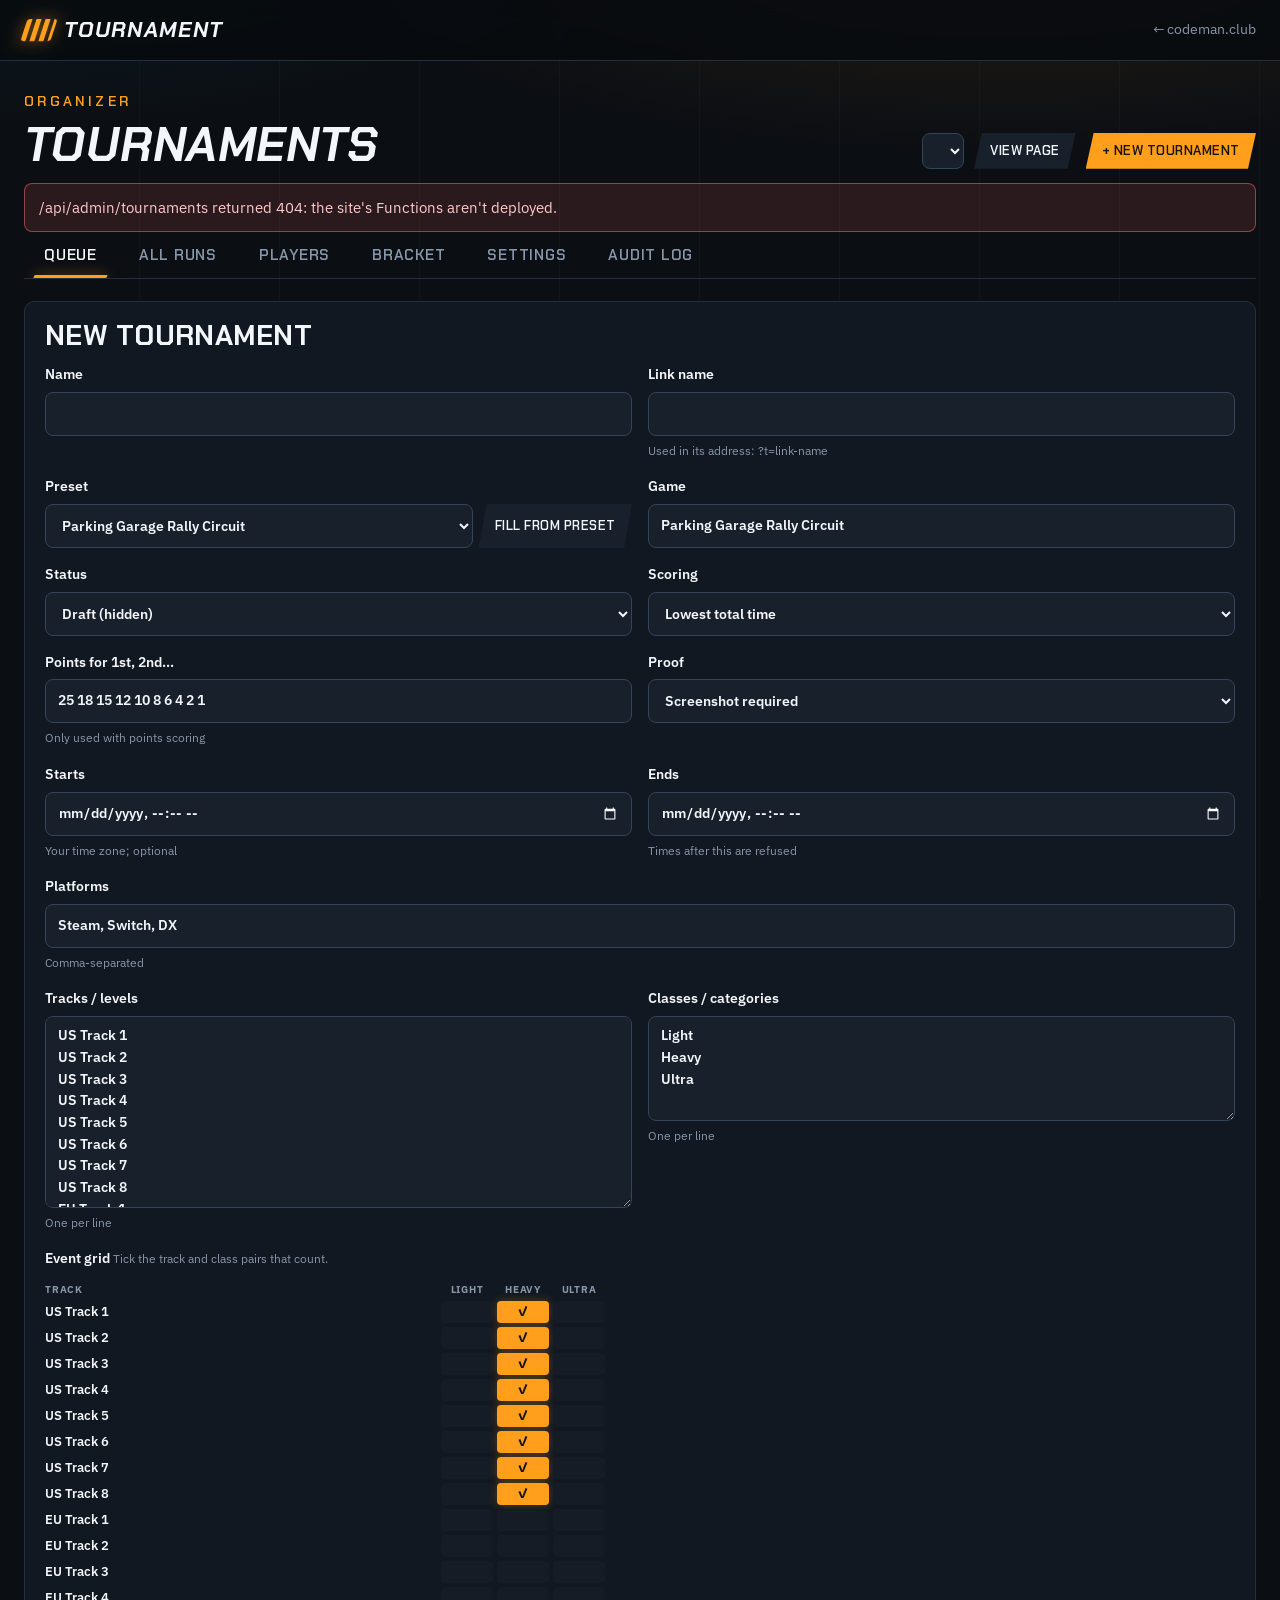
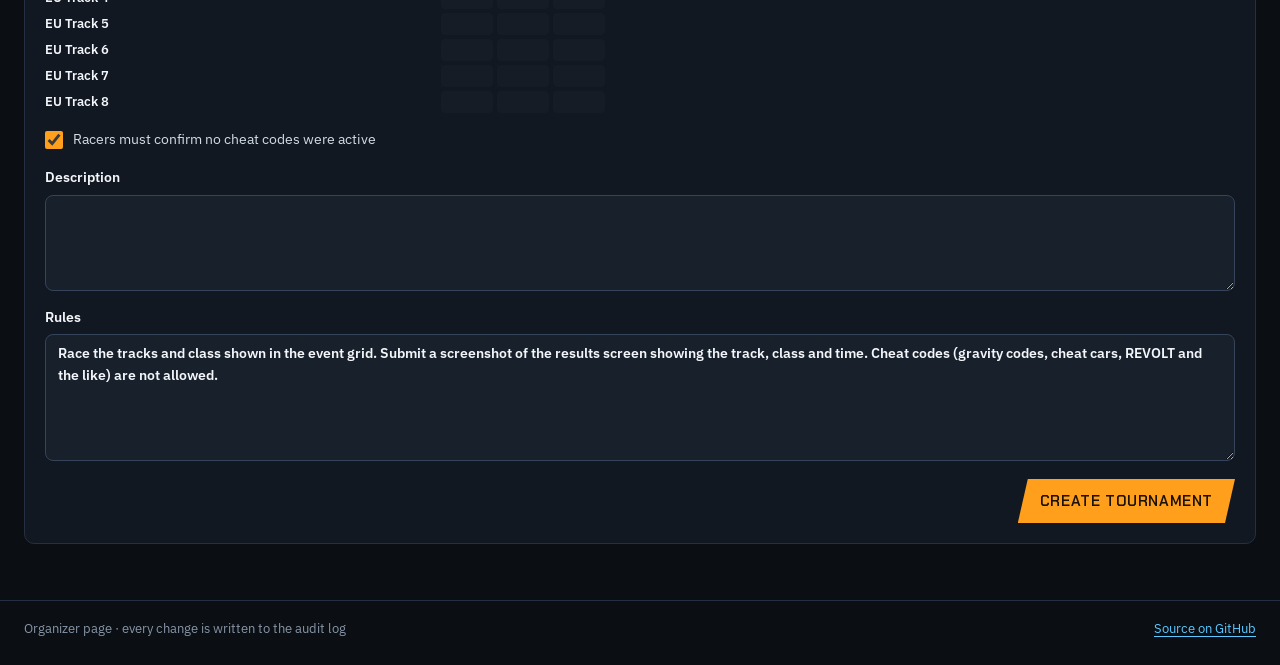
==== admin.html @ 5d127352 "Tournament site: file-hosted and live tournaments, bracket, wheel, timer, viewer page, organizer adm" ====
<!doctype html>
<html lang="en">
<head>
<meta charset="utf-8">
<meta name="viewport" content="width=device-width, initial-scale=1">
<meta name="robots" content="noindex">
<title>Organizer · Tournament</title>
<link rel="icon" href="data:image/svg+xml,%3Csvg xmlns='http://www.w3.org/2000/svg' viewBox='0 0 32 32'%3E%3Crect width='32' height='32' rx='6' fill='%230B0E13'/%3E%3Cpath d='M7 24L13 8M13 24L19 8M19 24L25 8' stroke='%23FF9F1C' stroke-width='3.5'/%3E%3C/svg%3E">
<link rel="preconnect" href="https://fonts.googleapis.com">
<link rel="preconnect" href="https://fonts.gstatic.com" crossorigin>
<link href="https://fonts.googleapis.com/css2?family=Chakra+Petch:ital,wght@0,500;0,600;0,700;1,600;1,700&family=IBM+Plex+Sans:wght@400;500;600&family=JetBrains+Mono:wght@500;700&display=swap" rel="stylesheet">
<link rel="stylesheet" href="css/style.css">
</head>
<!-- Organizer page for tournaments run on the site. /admin and /api/admin/* are protected by Cloudflare Access. -->
<body>
<header class="banner"><div class="wrap">
  <a class="logo" href="./" title="Back to the start"><span class="logo-mark" aria-hidden="true"></span><span class="logo-text">Tournament</span></a>
  <span class="small muted" id="who"></span>
  <a class="home-link" href="https://codeman.club">← codeman.club</a>
</div></header>

<main class="wrap admin">
  <div class="admin-head">
    <div>
      <div class="eyebrow">Organizer</div>
      <h1 id="aTitle">Tournaments</h1>
    </div>
    <div class="toolbar">
      <label class="visually-hidden" for="pick">Tournament</label>
      <select id="pick"></select>
      <a class="btn small" id="viewLink" href="./" target="_blank" rel="noopener">View page</a>
      <button class="btn small primary" id="newT" type="button">+ New tournament</button>
    </div>
  </div>
  <div id="aMsg"></div>
  <div class="tabs admin-tabs" role="tablist" aria-label="Organizer views">
    <button role="tab" type="button" data-tab="queue" aria-selected="true">Queue</button>
    <button role="tab" type="button" data-tab="runs" aria-selected="false">All runs</button>
    <button role="tab" type="button" data-tab="players" aria-selected="false">Players</button>
    <button role="tab" type="button" data-tab="bracket" aria-selected="false">Bracket</button>
    <button role="tab" type="button" data-tab="settings" aria-selected="false">Settings</button>
    <button role="tab" type="button" data-tab="audit" aria-selected="false">Audit log</button>
  </div>
  <section id="aBody"></section>
</main>

<footer class="site-foot"><div class="wrap">
  <span>Organizer page · every change is written to the audit log</span>
  <a href="https://github.com/notacodeman/tournament" target="_blank" rel="noopener">Source on GitHub</a>
</div></footer>
<script type="module" src="js/admin.js"></script>
</body>
</html>
---- css/style.css ----
/* tournament.codeman.club — "night garage": dark asphalt, sodium-lamp orange, neon teal, racing-HUD type. */

/* ---------- Colours ---------- */
:root {
  --bg: #0B0E13;            /* asphalt at night */
  --panel: #121821;
  --panel-2: #18202B;       /* zebra rows, inputs */
  --hover: #202B38;
  --line: #243041;
  --line-strong: #34445A;
  --text: #D3DCE6;
  --ink: #F3F6FA;           /* headings, names, times */
  --muted: #8796A8;
  --accent: #FF9F1C;        /* sodium lamp */
  --accent-soft: rgba(255, 159, 28, .14);
  --on-accent: #1A1206;
  --teal: #2EE6D6;          /* neon: live, links, the clock */
  --teal-soft: rgba(46, 230, 214, .12);
  --link: #5CC8FF;
  --ok: #3DDC84;   --ok-bg: rgba(61, 220, 132, .13);
  --wait: #FFC53D; --wait-bg: rgba(255, 197, 61, .13);
  --bad: #FF6B6B;  --bad-bg: rgba(255, 107, 107, .13);
  --gold: #FFD166; --silver: #C3CFDB; --bronze: #E3A06A;
  --off: #151C25; --off-text: #4F5D6E;
  --scroll: #34445A;
  --radius: 10px;
  --slant: 10px;            /* the angled ends of buttons */
  --display: 'Chakra Petch', 'Arial Narrow', sans-serif;
  --body: 'IBM Plex Sans', system-ui, sans-serif;
  --mono: 'JetBrains Mono', ui-monospace, monospace;
  color-scheme: dark;
}

/* ---------- Base ---------- */
* { box-sizing: border-box; }
[hidden] { display: none !important; }
html { scroll-padding-top: 76px; background: var(--bg); }
@media (prefers-reduced-motion: no-preference) { html { scroll-behavior: smooth; } }
body {
  margin: 0; color: var(--text); font: 400 15px/1.55 var(--body);
  min-height: 100vh; display: flex; flex-direction: column;
  background:
    radial-gradient(1100px 420px at 78% -140px, rgba(255, 159, 28, .16), transparent 70%),
    radial-gradient(900px 380px at 0% -120px, rgba(46, 230, 214, .08), transparent 70%),
    repeating-linear-gradient(90deg, transparent 0 139px, rgba(255, 255, 255, .025) 139px 140px),
    var(--bg);
  background-attachment: fixed;
}
a { color: var(--link); text-underline-offset: 3px; }
a:hover { color: var(--teal); }
button, input, select, textarea { font-family: inherit; }
h1, h2, h3, .display { font-family: var(--display); font-weight: 700; text-transform: uppercase; color: var(--ink); line-height: 1; margin: 0; letter-spacing: .01em; }
h2 { font-size: 28px; }
h3 { font-size: 20px; }
.mono, .time { font-family: var(--mono); font-variant-numeric: tabular-nums; }
:focus-visible { outline: 2px solid var(--teal); outline-offset: 2px; }
::selection { background: var(--accent); color: var(--on-accent); }
.muted { color: var(--muted); }
.small { font-size: 13px; }
.wrap { width: 100%; max-width: 1280px; margin: 0 auto; padding: 0 24px; }
main { flex: 1; }

/* ---------- Banner ---------- */
.banner { background: rgba(8, 11, 15, .85); backdrop-filter: blur(8px); border-bottom: 1px solid var(--line); position: sticky; top: 0; z-index: 25; }
.banner .wrap { display: flex; align-items: center; gap: 24px; height: 60px; }
.logo { display: flex; align-items: center; gap: 10px; color: var(--ink); text-decoration: none; }
.logo:hover { color: var(--ink); }
.logo-mark {
  width: 30px; height: 22px; flex-shrink: 0; transform: skewX(-18deg); border-radius: 3px;
  background: repeating-linear-gradient(90deg, var(--accent) 0 5px, transparent 5px 9px);
  filter: drop-shadow(0 0 8px rgba(255, 159, 28, .6));
}
.logo-text { font-family: var(--display); font-weight: 700; font-style: italic; font-size: 22px; letter-spacing: .06em; text-transform: uppercase; }
.banner .home-link { margin-left: auto; color: var(--muted); text-decoration: none; font-size: 14px; white-space: nowrap; }
.banner .home-link:hover { color: var(--ink); }

.site-foot { border-top: 1px solid var(--line); margin-top: 56px; }
.site-foot .wrap { display: flex; justify-content: space-between; gap: 16px; padding-top: 18px; padding-bottom: 26px; font-size: 13px; color: var(--muted); }

/* ---------- Buttons ---------- */
.btn {
  --btn-bg: var(--panel-2); --btn-fg: var(--ink);
  display: inline-flex; align-items: center; justify-content: center; gap: 8px;
  min-height: 44px; padding: 0 22px; border: 0; background: var(--btn-bg); color: var(--btn-fg);
  font-weight: 600; font-size: 15px; font-family: var(--display); letter-spacing: .04em; text-transform: uppercase;
  text-decoration: none; cursor: pointer; white-space: nowrap;
  clip-path: polygon(var(--slant) 0, 100% 0, calc(100% - var(--slant)) 100%, 0 100%);
  transition: background .12s, color .12s, filter .12s;
}
.btn:hover { --btn-bg: var(--hover); color: var(--btn-fg); }
.btn[aria-pressed="true"] { --btn-bg: var(--teal-soft); --btn-fg: var(--teal); }
.btn.primary { --btn-bg: var(--accent); --btn-fg: var(--on-accent); }
.btn.primary:hover { filter: brightness(1.1); --btn-bg: var(--accent); }
.btn.teal { --btn-bg: var(--teal); --btn-fg: #04201D; }
.btn.teal:hover { filter: brightness(1.1); --btn-bg: var(--teal); }
.btn.good { --btn-bg: var(--ok); --btn-fg: #06200F; }
.btn.danger { --btn-bg: var(--bad-bg); --btn-fg: var(--bad); }
.btn.danger:hover { --btn-bg: rgba(255, 107, 107, .25); }
.btn.small { min-height: 36px; padding: 0 16px; font-size: 13px; --slant: 8px; }
.btn[disabled] { opacity: .45; cursor: not-allowed; filter: none; }
.linkbtn { background: none; border: 0; padding: 0; color: var(--link); font: inherit; text-decoration: underline; text-underline-offset: 3px; cursor: pointer; }
.linkbtn:hover { color: var(--teal); }

.pills { display: flex; flex-wrap: wrap; gap: 6px; }
.pill {
  min-height: 34px; padding: 0 14px; border: 1px solid var(--line-strong); border-radius: 999px; background: transparent; color: var(--text);
  font-weight: 500; font-size: 13px; cursor: pointer;
}
.pill:hover { border-color: var(--accent); color: var(--ink); }
.pill[aria-pressed="true"] { background: var(--accent); border-color: var(--accent); color: var(--on-accent); font-weight: 600; }

/* ---------- Inputs ---------- */
input[type=text], input[type=search], input[type=url], input[type=number], input[type=datetime-local], select, textarea {
  font: inherit; color: var(--ink); background: var(--panel-2); border: 1px solid var(--line-strong); border-radius: 8px;
  padding: 8px 12px; min-height: 44px; width: 100%;
}
input::placeholder, textarea::placeholder { color: #5E6D80; }
input:focus, select:focus, textarea:focus { border-color: var(--accent); outline: none; box-shadow: 0 0 0 3px var(--accent-soft); }
select option { background: var(--panel); }
textarea { min-height: 96px; resize: vertical; }
label.field { display: grid; gap: 6px; font-size: 14px; font-weight: 600; color: var(--ink); }
label.field .note, .note { font-size: 12px; font-weight: 400; color: var(--muted); }
.check { display: flex; gap: 10px; align-items: flex-start; font-size: 14px; }
.check input { width: 18px; height: 18px; margin: 2px 0 0; accent-color: var(--accent); flex-shrink: 0; }

/* ---------- Chips ---------- */
.chip { display: inline-flex; align-items: center; gap: 6px; padding: 3px 10px; border-radius: 999px; font-size: 11px; font-weight: 700; letter-spacing: .08em; text-transform: uppercase; white-space: nowrap; font-family: var(--body); }
.chip.live, .chip.verified { background: var(--ok-bg); color: var(--ok); }
.chip.live::before { content: ''; width: 7px; height: 7px; border-radius: 50%; background: currentColor; box-shadow: 0 0 8px currentColor; animation: pulse 1.6s ease-in-out infinite; }
@keyframes pulse { 50% { opacity: .35; } }
@media (prefers-reduced-motion: reduce) { .chip.live::before { animation: none; } }
.chip.registration, .chip.pending { background: var(--wait-bg); color: var(--wait); }
.chip.rejected { background: var(--bad-bg); color: var(--bad); }
.chip.finished, .chip.draft { background: var(--panel-2); color: var(--muted); }
.chip.game { background: var(--accent); color: var(--on-accent); }
.chip.local { background: var(--teal-soft); color: var(--teal); }

/* ---------- Panels and tables ---------- */
.panel { background: var(--panel); border: 1px solid var(--line); border-radius: var(--radius); }
.panel-pad { padding: 20px; }
.section-head { display: flex; align-items: flex-end; justify-content: space-between; gap: 16px; flex-wrap: wrap; margin-bottom: 14px; }

/* A table is a header row plus a scroll box of rows, each a CSS grid sharing the table's --cols. */
.table { background: var(--panel); border: 1px solid var(--line); border-radius: var(--radius); overflow: hidden; }
.table .thead, .table .row { display: grid; grid-template-columns: var(--cols); gap: 12px; align-items: center; padding: 0 16px; }
.table .thead {
  min-height: 40px; background: var(--panel-2); color: var(--muted); border-bottom: 2px solid var(--accent);
  font-size: 11px; font-weight: 700; letter-spacing: .1em; text-transform: uppercase;
  overflow-y: hidden; scrollbar-gutter: stable; scrollbar-width: thin;
}
.table .rows { overflow-y: auto; scrollbar-gutter: stable; scrollbar-width: thin; scrollbar-color: var(--scroll) transparent; }
.table .row { min-height: 54px; padding-top: 6px; padding-bottom: 6px; border-top: 1px solid var(--line); }
.table .row:first-child { border-top: 0; }
.table .row:nth-child(even of .row) { background: rgba(255, 255, 255, .02); }
.table .row.clickable { cursor: pointer; }
.table .row.clickable:hover { background: var(--hover); }
.table .row.open, .table .detail { background: var(--accent-soft) !important; }
.table .detail { padding: 12px 16px 16px; border-top: 1px dashed var(--line-strong); }
.table .empty { padding: 28px 16px; color: var(--muted); }
.table .r { text-align: right; }
.name { font-weight: 600; color: var(--ink); overflow-wrap: anywhere; }
.sub { display: block; font-size: 12px; color: var(--muted); font-weight: 400; }
.pos { font-family: var(--display); font-weight: 700; font-style: italic; font-size: 20px; color: var(--muted); }
.pos.p1 { color: var(--gold); text-shadow: 0 0 12px rgba(255, 209, 102, .45); }
.pos.p2 { color: var(--silver); }
.pos.p3 { color: var(--bronze); }
.row .time { font-size: 15px; color: var(--ink); }
.row .gap { font-size: 13px; color: var(--muted); }
.pips { display: inline-flex; gap: 3px; vertical-align: middle; margin-right: 8px; }
.pips i { width: 6px; height: 14px; background: var(--line-strong); transform: skewX(-18deg); }
.pips i.on { background: var(--teal); box-shadow: 0 0 6px rgba(46, 230, 214, .5); }
.flag { color: var(--bad); }
.table .row.me { box-shadow: inset 3px 0 0 var(--teal); background: var(--teal-soft) !important; }
.table .row.me .name::after, .slot.me .slot-name::after {
  content: 'you'; margin-left: 8px; padding: 1px 7px; border-radius: 999px; font-size: 10px; font-weight: 700; letter-spacing: .08em;
  text-transform: uppercase; background: var(--teal); color: #04201D; display: inline-block; vertical-align: 2px;
}
.del-btn { border: 0; background: transparent; color: var(--muted); width: 40px; height: 40px; border-radius: 8px; cursor: pointer; font-size: 15px; }
.del-btn:hover { color: var(--bad); background: var(--bad-bg); }

/* ---------- Splash (index.html #intro) ---------- */
.intro { display: grid; grid-template-columns: minmax(0, 1.1fr) minmax(0, 1fr); gap: 56px; align-items: start; padding-top: 52px; }
.intro > div { min-width: 0; }
.eyebrow { font-family: var(--display); font-weight: 600; font-size: 14px; letter-spacing: .22em; text-transform: uppercase; color: var(--accent); }
.intro h1 { font-size: clamp(46px, 6.4vw, 80px); font-style: italic; line-height: .92; margin: 16px 0 18px; }
.intro h1 em { font-style: italic; color: var(--accent); text-shadow: 0 0 28px rgba(255, 159, 28, .35); }
.intro .lead { font-size: 18px; max-width: 560px; margin: 0 0 30px; color: var(--text); }
.steps { list-style: none; margin: 0; padding: 0; counter-reset: step; display: grid; gap: 20px; }
.steps li { counter-increment: step; display: grid; grid-template-columns: 44px minmax(0, 1fr); gap: 16px; }
.steps li::before {
  content: counter(step, decimal-leading-zero); height: 34px; display: grid; place-items: center; margin-top: 2px;
  background: var(--accent-soft); color: var(--accent); border: 1px solid rgba(255, 159, 28, .45); border-radius: 6px;
  font: italic 700 16px var(--display);
}
.steps b { color: var(--ink); }
.steps p { margin: 2px 0 0; color: var(--text); }
.steps .opt { font-size: 12px; color: var(--muted); }
.start { display: grid; gap: 14px; align-content: start; }
.drop {
  position: relative; display: grid; grid-template-columns: 58px minmax(0, 1fr); align-items: center; gap: 18px;
  padding: 28px 24px; border: 2px dashed rgba(255, 159, 28, .55); border-radius: 14px; cursor: pointer; color: var(--ink);
  background: linear-gradient(135deg, rgba(255, 159, 28, .10), rgba(46, 230, 214, .05)), var(--panel);
  transition: border-color .15s, box-shadow .15s;
}
.drop:hover, .drop.over { border-style: solid; border-color: var(--accent); box-shadow: 0 0 0 4px var(--accent-soft), 0 10px 40px rgba(255, 159, 28, .12); }
.drop:focus-within { outline: 2px solid var(--teal); outline-offset: 3px; }
.drop input { position: absolute; inset: 0; opacity: 0; cursor: pointer; width: 100%; }
.drop svg { width: 58px; height: 58px; padding: 12px; background: var(--accent); color: var(--on-accent); border-radius: 12px; box-shadow: 0 0 22px rgba(255, 159, 28, .4); }
.drop b { display: block; font-family: var(--display); font-weight: 700; font-size: 24px; text-transform: uppercase; line-height: 1.1; }
.drop span span { display: block; color: var(--muted); font-size: 14px; margin-top: 2px; }
.templates { margin: -2px 0 0; font-size: 14px; color: var(--muted); }
.privacy { display: flex; gap: 8px; align-items: flex-start; margin: 0; font-size: 13px; color: var(--muted); }
.privacy svg { width: 16px; height: 16px; flex-shrink: 0; margin-top: 2px; }
.join { display: grid; grid-template-columns: minmax(0, 1fr) auto; gap: 8px; padding: 14px; }
.join label { grid-column: 1 / -1; font-weight: 600; color: var(--ink); font-size: 14px; }
.join input { font-family: var(--mono); letter-spacing: .2em; text-transform: uppercase; font-size: 18px; }
.pick-block { display: grid; gap: 8px; }
.pick-block h2 { font-size: 22px; overflow-wrap: anywhere; }
.pick-block .note { margin: -4px 0 0; }
.pick-head { display: flex; justify-content: space-between; align-items: center; gap: 10px; flex-wrap: wrap; }
.pick-list { background: var(--panel); border: 1px solid var(--line); border-radius: var(--radius); overflow-y: auto; scrollbar-width: thin; scrollbar-color: var(--scroll) transparent; }
.pick-list .empty { margin: 0; padding: 20px 16px; color: var(--muted); }
.pick { display: grid; grid-template-columns: minmax(0, 1fr) auto; gap: 2px 12px; width: 100%; text-align: left; padding: 12px 16px;
  border: 0; border-top: 1px solid var(--line); border-left: 3px solid transparent; background: transparent; color: var(--text); cursor: pointer; }
.pick-list > .pick:first-child, .local-row:first-child .pick { border-top: 0; }
.pick:hover { background: var(--hover); }
.pick[aria-checked="true"] { background: var(--accent-soft); border-left-color: var(--accent); }
.pick .name { font-size: 16px; }
.pick .sub { grid-column: 1 / -1; }
.local-row { display: grid; grid-template-columns: minmax(0, 1fr) auto; align-items: center; }
.local-row + .local-row { border-top: 1px solid var(--line); }
.local-row .pick { border-top: 0; }
.local-row .del-btn { margin-right: 8px; }
.start-form { display: grid; gap: 14px; }
.start .go { width: 100%; min-height: 54px; font-size: 17px; }
.mine h3 { font-size: 17px; margin-bottom: 6px; }
.mine ul { list-style: none; margin: 0; padding: 0; font-size: 14px; }
.mine li { display: flex; justify-content: space-between; gap: 12px; padding: 6px 0; border-top: 1px solid var(--line); }
.org-line { margin: 0; font-size: 13px; color: var(--muted); }

/* ---------- Tournament page ---------- */
.t-hero { padding-top: 34px; border-bottom: 1px solid var(--line); background: linear-gradient(180deg, rgba(255, 159, 28, .06), transparent 60%); }
.t-hero h1 { font-size: clamp(38px, 6vw, 64px); font-style: italic; margin: 10px 0 8px; }
.t-hero .meta { color: var(--muted); }
.t-hero .top { display: flex; justify-content: space-between; align-items: flex-end; gap: 24px; flex-wrap: wrap; }
.t-hero .badges { display: flex; gap: 8px; align-items: center; flex-wrap: wrap; font-size: 13px; color: var(--muted); }
.t-hero .actions { display: flex; gap: 6px; flex-wrap: wrap; }
.stats { display: grid; grid-template-columns: repeat(4, minmax(0, 1fr)); gap: 10px; margin-top: 24px; }
.stats div { background: var(--panel); border: 1px solid var(--line); border-radius: var(--radius); padding: 12px 16px; position: relative; overflow: hidden; }
.stats div::after { content: ''; position: absolute; left: 0; top: 0; bottom: 0; width: 3px; background: var(--line-strong); }
.stats b { display: block; font-family: var(--mono); font-size: 24px; color: var(--ink); margin-top: 2px; }
.stats span { font-size: 11px; color: var(--muted); text-transform: uppercase; letter-spacing: .1em; font-weight: 600; }
.stats .warn b { color: var(--wait); }
.stats .warn::after { background: var(--wait); }
.stats div:last-child::after { background: var(--accent); }
.tabs { display: flex; gap: 2px; margin-top: 22px; overflow-x: auto; scrollbar-width: none; }
.tabs button {
  min-height: 46px; padding: 0 20px; border: 0; background: transparent; color: var(--muted); cursor: pointer; white-space: nowrap;
  font: 600 15px var(--display); text-transform: uppercase; letter-spacing: .05em; position: relative;
}
.tabs button:hover { color: var(--ink); }
.tabs button[aria-selected="true"] { color: var(--ink); }
.tabs button[aria-selected="true"]::after { content: ''; position: absolute; left: 10px; right: 10px; bottom: 0; height: 3px; background: var(--accent); transform: skewX(-24deg); box-shadow: 0 0 12px rgba(255, 159, 28, .6); }
.t-body { display: grid; grid-template-columns: minmax(0, 1fr) 340px; gap: 28px; align-items: start; padding-top: 30px; }
.t-body.single { grid-template-columns: minmax(0, 1fr); }
.t-body aside { display: grid; gap: 16px; }
.toolbar { display: flex; gap: 10px; align-items: center; flex-wrap: wrap; }
.toolbar select { width: auto; min-height: 36px; padding: 4px 10px; }
.rules p { white-space: pre-line; margin: 0 0 10px; }
.grid-table { display: grid; grid-template-columns: minmax(0, 1fr) repeat(var(--n), 52px); gap: 4px; align-items: center; font-size: 13px; }
.grid-table .h { font-size: 10px; font-weight: 700; letter-spacing: .08em; text-transform: uppercase; color: var(--muted); text-align: center; overflow-wrap: anywhere; }
.grid-table .h:first-child { text-align: left; }
.grid-table .cell { height: 22px; display: flex; align-items: center; justify-content: center; font-weight: 700; background: var(--off); color: var(--off-text); border-radius: 4px; }
.grid-table .cell.on { background: var(--accent); color: var(--on-accent); box-shadow: 0 0 10px rgba(255, 159, 28, .3); }
.grid-table .t-off { color: var(--off-text); }
.activity { list-style: none; margin: 0; padding: 0; }
.activity li { padding: 10px 0; border-top: 1px solid var(--line); }
.activity li:first-child { border-top: 0; }
.activity .when { display: block; font-size: 12px; color: var(--muted); }
.event-times { display: grid; grid-template-columns: repeat(auto-fill, minmax(200px, 1fr)); gap: 6px 16px; font-size: 14px; }
.event-times div { display: flex; justify-content: space-between; gap: 8px; border-bottom: 1px solid var(--line); padding: 4px 0; }
.host-bar { display: flex; flex-wrap: wrap; gap: 8px; align-items: center; margin-bottom: 14px; padding: 10px 14px; border: 1px dashed var(--line-strong); border-radius: var(--radius); background: rgba(46, 230, 214, .04); }
.host-bar .note { margin-right: auto; }

/* live-room panel on the tournament page */
.live-panel { display: grid; gap: 12px; border-color: rgba(46, 230, 214, .4); box-shadow: 0 0 30px rgba(46, 230, 214, .08); }
.live-panel h3 { display: flex; align-items: center; gap: 8px; }
.code-box { display: grid; gap: 6px; padding: 12px; border-radius: 8px; background: var(--panel-2); }
.code-box .label { font-size: 11px; font-weight: 700; letter-spacing: .1em; text-transform: uppercase; color: var(--muted); }
.code { font-family: var(--mono); font-size: 30px; font-weight: 700; letter-spacing: .12em; color: var(--teal); text-shadow: 0 0 16px rgba(46, 230, 214, .4); }
.code.edit { color: var(--accent); text-shadow: 0 0 16px rgba(255, 159, 28, .35); font-size: 24px; }
.code-box .row-btns { display: flex; gap: 6px; flex-wrap: wrap; }
.code-box .link { font-size: 12px; overflow-wrap: anywhere; color: var(--muted); }

/* ---------- Forms (submit, admin, dialogs) ---------- */
.form-page { max-width: 580px; padding-top: 32px; }
.form { display: grid; gap: 20px; }
.form-grid { display: grid; grid-template-columns: repeat(2, minmax(0, 1fr)); gap: 12px; }
.form-grid .wide { grid-column: 1 / -1; }
.segmented { display: grid; grid-template-columns: repeat(var(--n), minmax(0, 1fr)); gap: 4px; padding: 4px; background: var(--panel-2); border: 1px solid var(--line-strong); border-radius: 10px; }
.segmented button { min-height: 40px; border: 0; border-radius: 7px; background: transparent; color: var(--text); font-weight: 500; font-size: 15px; cursor: pointer; }
.segmented button:hover { background: var(--hover); }
.segmented button[aria-pressed="true"] { background: var(--accent); color: var(--on-accent); font-weight: 700; }
.segmented button[disabled] { color: var(--off-text); cursor: not-allowed; background: transparent; }
.segmented.mini { padding: 3px; }
.segmented.mini button { min-height: 30px; padding: 0 8px; font-size: 12px; }
.time-input { font-family: var(--mono) !important; font-size: 30px !important; font-weight: 700; min-height: 64px !important; color: var(--teal) !important; }
.drop-img { display: grid; place-items: center; gap: 4px; min-height: 120px; padding: 16px; border: 2px dashed var(--line-strong); border-radius: var(--radius); background: var(--panel-2); color: var(--text); text-align: center; cursor: pointer; font-weight: 400; }
.drop-img.over, .drop-img:hover { border-color: var(--accent); }
.drop-img img { max-width: 100%; max-height: 220px; border-radius: 6px; }
.visually-hidden { position: absolute; width: 1px; height: 1px; overflow: hidden; clip: rect(0 0 0 0); white-space: nowrap; }
.message { padding: 12px 14px; border-radius: 8px; border: 1px solid var(--line-strong); background: var(--panel-2); }
.message ul { margin: 6px 0 0; padding-left: 18px; }
.message.error { border-color: rgba(255, 107, 107, .5); background: var(--bad-bg); color: #FFC9C9; }
.message.ok { border-color: rgba(61, 220, 132, .45); background: var(--ok-bg); color: #BDF5D4; }

dialog { border: 1px solid var(--line-strong); border-radius: 14px; background: var(--panel); color: var(--text); padding: 22px; max-width: min(540px, calc(100vw - 32px)); width: 100%; box-shadow: 0 30px 80px rgba(0, 0, 0, .6); }
dialog::backdrop { background: rgba(3, 5, 8, .7); backdrop-filter: blur(3px); }
dialog h2 { font-size: 24px; margin-bottom: 14px; }
dialog form { display: grid; gap: 12px; }
dialog .foot { display: flex; gap: 8px; justify-content: flex-end; margin-top: 6px; flex-wrap: wrap; }
#toast { position: fixed; left: 50%; bottom: 20px; transform: translateX(-50%); max-width: calc(100% - 32px); z-index: 40; }

/* ---------- Picking wheel ---------- */
.wheel-layout { display: grid; grid-template-columns: minmax(0, 1fr) 360px; gap: 28px; align-items: start; }
.wheel-stage { position: relative; display: grid; justify-items: center; gap: 18px; }
.wheel-stage canvas { width: min(100%, 540px); aspect-ratio: 1; height: auto; cursor: pointer; filter: drop-shadow(0 0 30px rgba(255, 159, 28, .18)); }
.wheel-pointer { position: absolute; top: -8px; left: 50%; transform: translateX(-50%); z-index: 1; width: 0; height: 0;
  border-left: 16px solid transparent; border-right: 16px solid transparent; border-top: 32px solid var(--teal); filter: drop-shadow(0 0 8px rgba(46, 230, 214, .7)); }
.wheel-result { font-family: var(--display); font-weight: 700; font-style: italic; font-size: clamp(28px, 5vw, 46px); text-transform: uppercase; color: var(--muted); text-align: center; min-height: 1.1em; overflow-wrap: anywhere; }
.wheel-result.won { color: var(--on-accent); background: var(--accent); padding: 4px 22px; clip-path: polygon(14px 0, 100% 0, calc(100% - 14px) 100%, 0 100%); box-shadow: 0 0 30px rgba(255, 159, 28, .5); }
.wheel-stage .spin { min-width: 220px; min-height: 54px; font-size: 18px; }
.wheel-side { display: grid; gap: 12px; }
.wheel-side textarea { min-height: 220px; font-family: var(--mono); font-size: 14px; }
.fill-label { align-self: center; margin-right: 2px; }
.wheel-side h3 { font-size: 17px; margin-bottom: 4px; }
.wheel-history { margin: 0; padding-left: 22px; font-size: 14px; max-height: 240px; overflow-y: auto; scrollbar-width: thin; }
.wheel-history li { padding: 3px 0; }
.wheel-history .note { margin-left: 8px; }

/* ---------- Bracket ---------- */
.champion { display: inline-flex; gap: 14px; align-items: baseline; padding: 10px 20px; margin-bottom: 18px; border-radius: var(--radius);
  background: linear-gradient(90deg, rgba(255, 209, 102, .2), transparent); border: 1px solid rgba(255, 209, 102, .5); }
.champion span { font-size: 11px; font-weight: 700; letter-spacing: .14em; text-transform: uppercase; color: var(--gold); }
.champion b { font-family: var(--display); font-style: italic; font-size: 30px; text-transform: uppercase; color: var(--ink); }
.bracket-scroll { overflow-x: auto; padding-bottom: 10px; scrollbar-width: thin; scrollbar-color: var(--scroll) transparent; }
.bracket { display: grid; grid-template-columns: repeat(var(--rounds), minmax(210px, 1fr)); gap: 32px; min-width: min-content; }
.round { display: flex; flex-direction: column; }
.round-name { font-size: 11px; font-weight: 700; letter-spacing: .12em; text-transform: uppercase; color: var(--accent); margin-bottom: 10px; }
.round-matches { display: flex; flex-direction: column; justify-content: space-around; gap: 16px; flex: 1; }
.match { background: var(--panel); border: 1px solid var(--line-strong); border-radius: 8px; position: relative; }
.round:not(:last-child) .match::after { content: ''; position: absolute; right: -18px; top: 50%; width: 16px; border-top: 2px solid var(--line-strong); }
button.match { display: block; width: 100%; text-align: left; padding: 0; font: inherit; color: inherit; cursor: pointer; }
button.match:hover { border-color: var(--accent); box-shadow: 0 0 0 3px var(--accent-soft); }
.slot { display: flex; justify-content: space-between; gap: 10px; padding: 8px 12px; min-height: 38px; align-items: center; }
.slot + .slot { border-top: 1px solid var(--line); }
.slot-name { font-weight: 600; color: var(--ink); overflow-wrap: anywhere; }
.slot-time { font-size: 13px; color: var(--muted); white-space: nowrap; }
.slot.won { background: var(--accent-soft); box-shadow: inset 3px 0 0 var(--accent); }
.slot.won .slot-time { color: var(--accent); }
.slot.lost .slot-name { color: var(--muted); font-weight: 400; text-decoration: line-through; text-decoration-color: var(--line-strong); }
.slot.tbd .slot-name { color: var(--off-text); font-weight: 400; font-style: italic; }

/* ---------- Timer (floating panel, pop-out window) ---------- */
.timer-float { position: fixed; right: 20px; bottom: 20px; z-index: 30; width: 340px; max-width: calc(100vw - 16px); padding: 14px; display: grid; gap: 10px;
  box-shadow: 0 20px 60px rgba(0, 0, 0, .6), 0 0 0 1px rgba(46, 230, 214, .25); }
.timer-head { display: flex; align-items: center; gap: 8px; cursor: grab; user-select: none; touch-action: none; }
.timer-head:active { cursor: grabbing; }
.timer-title { font-family: var(--display); font-weight: 700; font-size: 18px; text-transform: uppercase; color: var(--ink); margin-right: auto; }
.timer-head .btn.small { min-height: 30px; padding: 0 12px; }
.timer-head .icon { min-width: 32px; padding: 0 10px; }
.clock { font-family: var(--mono); font-variant-numeric: tabular-nums; font-weight: 700; font-size: 52px; line-height: 1; text-align: center; color: var(--teal);
  padding: 14px 0; background: #05080B; border: 1px solid var(--line); border-radius: 10px; text-shadow: 0 0 18px rgba(46, 230, 214, .55); }
.clock.low { color: var(--bad); text-shadow: 0 0 18px rgba(255, 107, 107, .55); }
.clock.done { color: var(--on-accent); background: var(--accent); text-shadow: none; animation: flash 1s steps(2) 4; }
@keyframes flash { 50% { background: #05080B; color: var(--accent); } }
@media (prefers-reduced-motion: reduce) { .clock.done { animation: none; } }
.clock-label { min-height: 36px !important; font-weight: 600; text-align: center; }
.timer-buttons { display: grid; grid-template-columns: repeat(3, minmax(0, 1fr)); gap: 6px; }
.timer-buttons .btn { padding: 0 8px; }
.duration { display: grid; grid-template-columns: auto 90px auto; gap: 8px; align-items: center; font-size: 14px; font-weight: 600; }
.duration input { min-height: 36px; font-family: var(--mono); }
.laps { margin: 0; padding: 0; list-style: none; max-height: 150px; overflow-y: auto; font-size: 13px; scrollbar-width: thin; }
.laps li { display: grid; grid-template-columns: 1fr auto auto; gap: 12px; padding: 3px 0; border-top: 1px solid var(--line); }
.timer-share { font-size: 12px; color: var(--teal); margin: 0; }
.timer-page { justify-content: center; align-items: center; padding: 16px; }
.timer-window { width: 100%; max-width: 560px; padding: 16px; display: grid; gap: 12px; }
.timer-window .timer-head { cursor: default; }
.timer-window .clock { font-size: clamp(56px, 18vw, 120px); }
.timer-help { text-align: center; margin: 12px 0 0; }
.clean .timer-window { border: 0; background: transparent; padding: 0; }
.clean .timer-head, .clean .timer-buttons, .clean .duration, .clean .laps, .clean .timer-help { display: none !important; }
.clean .clock-label { border: 0; background: transparent; font-size: 24px; pointer-events: none; box-shadow: none; }
.clean .clock-label:placeholder-shown { display: none; }
body.transparent, .transparent .clock { background: transparent !important; }
.transparent .clock { border: 0; }

/* ---------- Phones ---------- */
@media (max-width: 900px) {
  .intro { grid-template-columns: minmax(0, 1fr); gap: 32px; padding-top: 28px; }
  .intro .start { order: -1; }
  .t-body { grid-template-columns: minmax(0, 1fr); }
  .wheel-layout { grid-template-columns: minmax(0, 1fr); }
}
@media (max-width: 640px) {
  .wrap { padding: 0 16px; }
  .banner .wrap { gap: 12px; height: 56px; }
  .banner .change { margin-left: auto; }
  .banner .change + .home-link { display: none; }
  .wide-text { display: none; }
  .logo-text { font-size: 19px; }
  .stats { grid-template-columns: repeat(2, minmax(0, 1fr)); gap: 8px; }
  .stats b { font-size: 20px; }
  .t-hero .actions { width: 100%; }
  .t-hero .actions .btn.primary { flex: 1 1 100%; }
  .table .wide { display: none; }
  .table .thead, .table .row { grid-template-columns: var(--cols-phone, var(--cols)); padding: 0 12px; gap: 10px; }
  .table .row { padding-top: 8px; padding-bottom: 8px; }
  .form-grid { grid-template-columns: minmax(0, 1fr); }
  .drop { grid-template-columns: 46px minmax(0, 1fr); padding: 20px 16px; gap: 14px; }
  .drop svg { width: 46px; height: 46px; padding: 9px; }
  .drop b { font-size: 20px; }
  .timer-float { right: 8px; bottom: 8px; width: calc(100vw - 16px); }
  .clock { font-size: 44px; }
  h2 { font-size: 24px; }
}
@media (min-width: 641px) { .phone-only { display: none !important; } }

/* live strip under the tournament header */
#tLiveStrip .wrap { padding-top: 18px; }
.live-panel { padding: 14px; }
.live-grid { display: grid; grid-template-columns: repeat(3, minmax(0, 1fr)); gap: 10px; }
.announce-row { display: grid; grid-template-columns: minmax(0, 1fr) auto; gap: 6px; }
.announce-row input { min-height: 36px; }
.live-host { display: flex; flex-wrap: wrap; gap: 8px; align-items: center; padding-top: 2px; }
.live-host .note { margin-right: auto; }
@media (max-width: 900px) { .live-grid { grid-template-columns: minmax(0, 1fr); } }

/* ---------- Viewer page (watch.html) ---------- */
.watch .banner .wrap { gap: 14px; }
.watch-code { color: var(--teal); font-size: 18px; font-weight: 700; letter-spacing: .12em; text-shadow: 0 0 12px rgba(46, 230, 214, .4); }
#wUpdated { margin-left: auto; }
.watch-join { max-width: 460px; margin: 48px auto 0; }
.watch-title { padding: 30px 0 18px; }
.watch-title h1 { font-size: clamp(36px, 5.6vw, 68px); font-style: italic; margin: 10px 0 6px; }
.announce-bar {
  display: flex; justify-content: space-between; align-items: center; gap: 16px; margin-bottom: 18px; padding: 14px 22px;
  background: var(--accent); color: var(--on-accent); clip-path: polygon(14px 0, 100% 0, calc(100% - 14px) 100%, 0 100%);
  box-shadow: 0 0 40px rgba(255, 159, 28, .35);
}
.announce-text { font-family: var(--display); font-weight: 700; font-style: italic; font-size: clamp(22px, 3vw, 34px); text-transform: uppercase; line-height: 1.1; }
.watch-grid { display: grid; grid-template-columns: minmax(0, 1.7fr) minmax(0, 1fr); gap: 20px; align-items: start; }
.watch-board { padding: 18px 18px 8px; }
.watch-side { display: grid; gap: 16px; }
.board { list-style: none; margin: 0; padding: 0; }
.board-row { display: grid; grid-template-columns: 56px minmax(0, 1fr) auto; gap: 14px; align-items: center; padding: 10px 6px; border-top: 1px solid var(--line); }
.board-row:first-child { border-top: 0; }
.board-row .pos { font-size: 28px; }
.board-row .name { font-size: 19px; }
.board-time { font-size: 21px; color: var(--ink); text-align: right; }
.board-row:nth-child(-n+3) { background: linear-gradient(90deg, rgba(255, 209, 102, .06), transparent 60%); }
.board-row.flash { animation: row-flash 2.4s ease-out; }
@keyframes row-flash { 0% { background: rgba(46, 230, 214, .35); } 100% { background: transparent; } }
@media (prefers-reduced-motion: reduce) { .board-row.flash { animation: none; box-shadow: inset 3px 0 0 var(--teal); } }
.board .empty { padding: 24px 6px; }
.watch-clock .clock { font-size: clamp(44px, 5vw, 64px); }
.watch-clock .section-head { margin-bottom: 10px; }
.feed, .next-list { list-style: none; margin: 10px 0 0; padding: 0; }
.feed li { display: flex; justify-content: space-between; align-items: center; gap: 12px; padding: 8px 0; border-top: 1px solid var(--line); }
.feed li:first-child { border-top: 0; }
.feed b { color: var(--ink); }
.feed .mono { color: var(--ink); display: flex; gap: 8px; align-items: center; }
.feed li.new { animation: row-flash 3s ease-out; }
.new-chip { font-size: 10px; padding: 2px 7px; }
.next-list li { display: flex; flex-wrap: wrap; align-items: baseline; gap: 8px; padding: 8px 0; border-top: 1px solid var(--line); }
.next-list li:first-child { border-top: 0; }
.next-list .sub { flex-basis: 100%; }
.next-list b { color: var(--ink); font-size: 17px; }
.vs { color: var(--accent); font-family: var(--display); font-style: italic; font-weight: 700; }
.watch-section { margin-top: 28px; }
.leaders { display: grid; grid-template-columns: repeat(auto-fill, minmax(180px, 1fr)); gap: 10px; }
.leader-card { display: grid; gap: 2px; padding: 14px 16px; background: var(--panel); border: 1px solid var(--line); border-radius: var(--radius); border-top: 3px solid var(--accent); }
.leader-card .label { font-size: 11px; font-weight: 700; letter-spacing: .1em; text-transform: uppercase; color: var(--muted); }
.leader-time { font-size: 24px; font-weight: 700; color: var(--teal); }
body.tv { font-size: 18px; }
body.tv .board-row .name { font-size: 24px; }
body.tv .board-time { font-size: 26px; }
@media (max-width: 900px) { .watch-grid { grid-template-columns: minmax(0, 1fr); } .watch-side { order: -1; } }
@media (max-width: 640px) {
  .watch .banner .wrap { gap: 10px; }
  .watch #wFull, .watch #wUpdated { display: none; }
  .watch .logo-text { display: none; }
  .board-row { grid-template-columns: 40px minmax(0, 1fr) auto; gap: 10px; }
  .board-row .pos { font-size: 22px; }
  .board-row .name { font-size: 16px; }
  .board-time { font-size: 16px; }
}

/* ---------- Stream overlay (overlay.html) ---------- */
body.overlay { background: transparent; min-height: 0; }
body.overlay.solid { background: var(--bg); }
.ov-card { display: inline-block; min-width: 420px; padding: 14px 18px; background: rgba(11, 14, 19, .82); border: 1px solid var(--line-strong); border-left: 4px solid var(--accent); border-radius: 10px; }
.ov-title { font-family: var(--display); font-weight: 700; font-style: italic; font-size: 22px; text-transform: uppercase; color: var(--ink); margin-bottom: 8px; }
.ov-rows { list-style: none; margin: 0; padding: 0; }
.ov-rows li { display: grid; grid-template-columns: 36px minmax(0, 1fr) auto 80px; gap: 12px; align-items: center; padding: 4px 0; border-top: 1px solid var(--line); font-size: 18px; }
.ov-rows li:first-child { border-top: 0; }
.ov-name { color: var(--ink); font-weight: 600; }
.ov-time { color: var(--teal); }
.ov-gap { color: var(--muted); font-size: 14px; text-align: right; }

/* ---------- Organizer page (admin.html) ---------- */
.admin { padding-top: 30px; }
.admin-head { display: flex; justify-content: space-between; align-items: flex-end; gap: 16px; flex-wrap: wrap; margin-bottom: 14px; }
.admin-head h1 { font-size: clamp(32px, 5vw, 48px); font-style: italic; margin-top: 8px; }
.admin-head select { width: auto; max-width: 100%; min-height: 36px; }
.admin-tabs { margin: 0 0 22px; border-bottom: 1px solid var(--line); }
.queue { display: grid; grid-template-columns: 320px minmax(0, 1fr); gap: 16px; align-items: start; }
.queue-list { overflow: hidden; }
.queue-list .pick { grid-template-columns: minmax(0, 1fr) auto; }
.queue-list .pick .mono { color: var(--teal); font-weight: 700; }
.queue-detail { display: grid; grid-template-columns: minmax(0, 1.2fr) minmax(0, 1fr); overflow: hidden; }
.proof { display: grid; gap: 10px; align-content: start; padding: 16px; background: #05080B; border-right: 1px solid var(--line); min-height: 280px; }
.proof img { width: 100%; border-radius: 6px; display: block; }
.queue-form { display: grid; gap: 14px; padding: 18px; align-content: start; }
.big-time { font-size: 38px; font-weight: 700; color: var(--teal); line-height: 1.1; }
.settings .form-grid { gap: 16px; }
.settings .foot { display: flex; justify-content: flex-end; margin-top: 18px; }
.edit-grid { margin-top: 6px; max-width: 560px; }
.edit-grid button.cell { border: 0; cursor: pointer; font: inherit; font-weight: 700; }
.edit-grid button.cell:hover { outline: 2px solid var(--accent); }
@media (max-width: 900px) { .queue, .queue-detail { grid-template-columns: minmax(0, 1fr); } .proof { border-right: 0; border-bottom: 1px solid var(--line); } }
@media (max-width: 640px) { .banner #who { display: none; } }
.form-grid { align-items: start; }
label.field, div.field { align-content: start; }
div.field { display: grid; gap: 6px; font-size: 14px; font-weight: 600; color: var(--ink); }
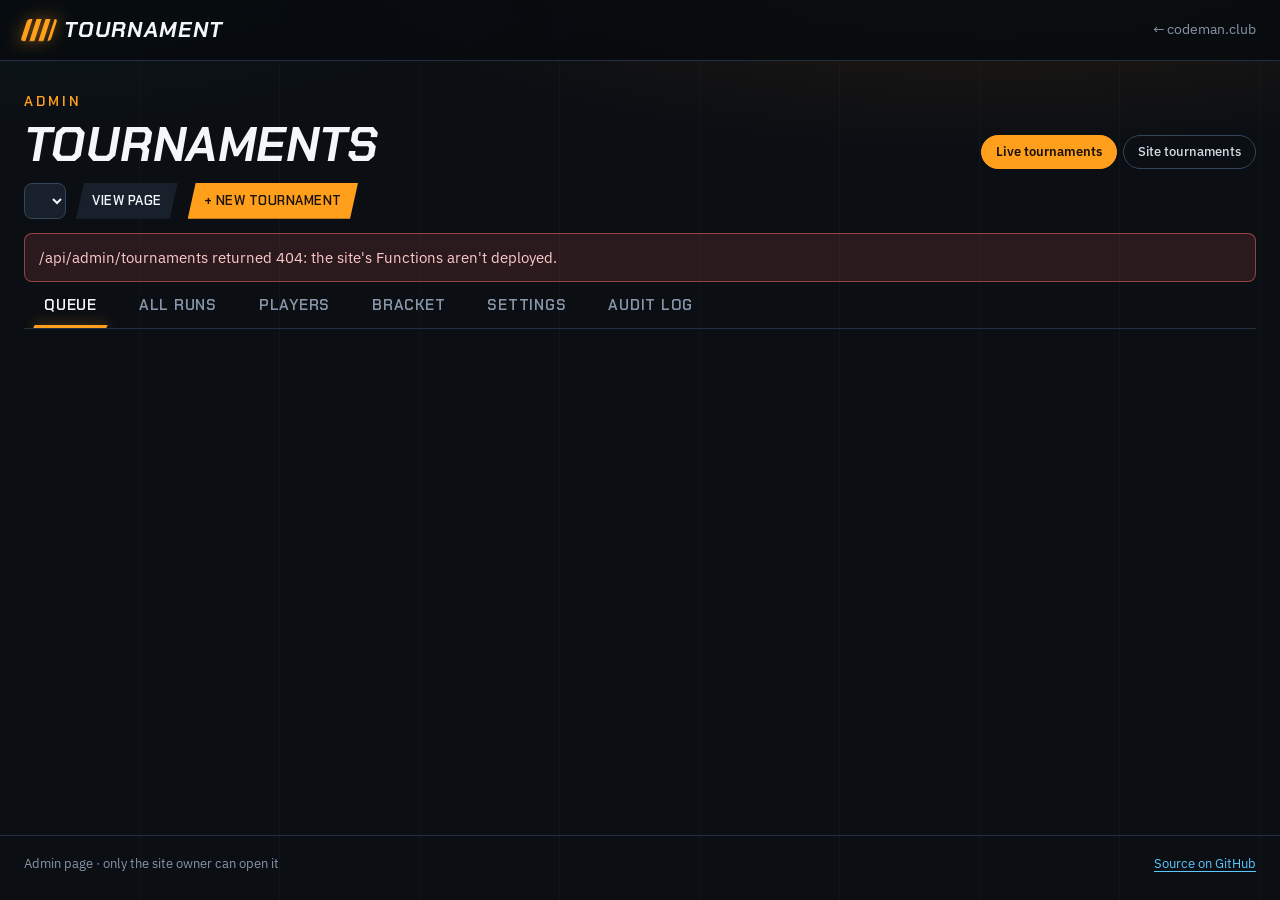
==== commit 1f869e40: "Setup guide, owner-only admin with token check, weekly auto-delete, spam limits, word filter, securi" ====
--- a/admin.html
+++ b/admin.html
@@ -4,14 +4,15 @@
 <meta charset="utf-8">
 <meta name="viewport" content="width=device-width, initial-scale=1">
 <meta name="robots" content="noindex">
-<title>Organizer · Tournament</title>
+<title>Admin · Tournament</title>
 <link rel="icon" href="data:image/svg+xml,%3Csvg xmlns='http://www.w3.org/2000/svg' viewBox='0 0 32 32'%3E%3Crect width='32' height='32' rx='6' fill='%230B0E13'/%3E%3Cpath d='M7 24L13 8M13 24L19 8M19 24L25 8' stroke='%23FF9F1C' stroke-width='3.5'/%3E%3C/svg%3E">
 <link rel="preconnect" href="https://fonts.googleapis.com">
 <link rel="preconnect" href="https://fonts.gstatic.com" crossorigin>
 <link href="https://fonts.googleapis.com/css2?family=Chakra+Petch:ital,wght@0,500;0,600;0,700;1,600;1,700&family=IBM+Plex+Sans:wght@400;500;600&family=JetBrains+Mono:wght@500;700&display=swap" rel="stylesheet">
 <link rel="stylesheet" href="css/style.css">
 </head>
-<!-- Organizer page for tournaments run on the site. /admin and /api/admin/* are protected by Cloudflare Access. -->
+<!-- Admin page, for the site owner only: moderate live tournaments, and run tournaments on the site.
+     /admin and /api/admin/* are behind Cloudflare Access, and the API also checks the signed-in email itself. -->
 <body>
 <header class="banner"><div class="wrap">
   <a class="logo" href="./" title="Back to the start"><span class="logo-mark" aria-hidden="true"></span><span class="logo-text">Tournament</span></a>
@@ -22,9 +23,15 @@
 <main class="wrap admin">
   <div class="admin-head">
     <div>
-      <div class="eyebrow">Organizer</div>
+      <div class="eyebrow">Admin</div>
       <h1 id="aTitle">Tournaments</h1>
     </div>
+    <div class="pills mode-switch" role="group" aria-label="What to manage">
+      <button class="pill" type="button" data-mode="rooms" aria-pressed="true">Live tournaments</button>
+      <button class="pill" type="button" data-mode="site" aria-pressed="false">Site tournaments</button>
+    </div>
+  </div>
+  <div class="admin-head site-only" id="siteBar">
     <div class="toolbar">
       <label class="visually-hidden" for="pick">Tournament</label>
       <select id="pick"></select>
@@ -33,7 +40,7 @@
     </div>
   </div>
   <div id="aMsg"></div>
-  <div class="tabs admin-tabs" role="tablist" aria-label="Organizer views">
+  <div class="tabs admin-tabs site-only" role="tablist" aria-label="Organizer views">
     <button role="tab" type="button" data-tab="queue" aria-selected="true">Queue</button>
     <button role="tab" type="button" data-tab="runs" aria-selected="false">All runs</button>
     <button role="tab" type="button" data-tab="players" aria-selected="false">Players</button>
@@ -45,7 +52,7 @@
 </main>
 
 <footer class="site-foot"><div class="wrap">
-  <span>Organizer page · every change is written to the audit log</span>
+  <span>Admin page · only the site owner can open it</span>
   <a href="https://github.com/notacodeman/tournament" target="_blank" rel="noopener">Source on GitHub</a>
 </div></footer>
 <script type="module" src="js/admin.js"></script>
--- a/css/style.css
+++ b/css/style.css
@@ -533,3 +533,65 @@
 .form-grid { align-items: start; }
 label.field, div.field { align-content: start; }
 div.field { display: grid; gap: 6px; font-size: 14px; font-weight: 600; color: var(--ink); }
+
+/* ---------- Start card and setup guide (js/wizard.js) ---------- */
+.create-card {
+  display: grid; grid-template-columns: 58px minmax(0, 1fr); align-items: center; gap: 18px; width: 100%; text-align: left;
+  padding: 26px 24px; border: 0; border-radius: 14px; cursor: pointer; color: var(--on-accent); background: var(--accent);
+  box-shadow: 0 0 0 1px rgba(255, 159, 28, .6), 0 14px 44px rgba(255, 159, 28, .25); transition: filter .15s, transform .15s;
+}
+.create-card:hover { filter: brightness(1.08); transform: translateY(-2px); }
+.create-card svg { width: 58px; height: 58px; padding: 12px; background: var(--on-accent); color: var(--accent); border-radius: 12px; }
+.create-card b { display: block; font-family: var(--display); font-weight: 700; font-style: italic; font-size: 28px; text-transform: uppercase; line-height: 1.05; }
+.create-card span span { display: block; font-size: 14px; margin-top: 2px; }
+.small-drop { padding: 16px 18px; grid-template-columns: 40px minmax(0, 1fr); gap: 14px; border-width: 1px; }
+.small-drop svg { width: 40px; height: 40px; padding: 8px; box-shadow: none; background: var(--panel-2); color: var(--accent); }
+.small-drop b { font-size: 17px; }
+.drop .linkbtn { position: relative; z-index: 1; }
+.wizard { max-width: 860px; padding-top: 34px; }
+.wiz-head h1 { font-size: clamp(34px, 6vw, 56px); font-style: italic; margin: 10px 0 18px; }
+.wiz-steps { list-style: none; margin: 0 0 18px; padding: 0; display: flex; flex-wrap: wrap; gap: 6px; }
+.wiz-steps li { display: flex; align-items: center; gap: 8px; padding: 6px 12px 6px 6px; border-radius: 999px; background: var(--panel); border: 1px solid var(--line); color: var(--muted); font-size: 13px; font-weight: 600; }
+.wiz-steps li span { width: 22px; height: 22px; display: grid; place-items: center; border-radius: 50%; background: var(--panel-2); font-size: 12px; }
+.wiz-steps li.now { color: var(--ink); border-color: var(--accent); }
+.wiz-steps li.now span { background: var(--accent); color: var(--on-accent); }
+.wiz-steps li.done span { background: var(--teal-soft); color: var(--teal); }
+.wiz-card { padding: 24px; display: grid; gap: 16px; }
+#wizBody { display: grid; gap: 16px; }
+#wizBody h2 { font-size: 26px; }
+#wizBody .note { margin: 0; }
+.choices { display: grid; grid-template-columns: repeat(2, minmax(0, 1fr)); gap: 10px; }
+.choice { display: flex; gap: 12px; align-items: flex-start; padding: 16px; border: 1px solid var(--line-strong); border-radius: 10px; background: var(--panel-2); cursor: pointer; }
+.choice:hover { border-color: var(--accent); }
+.choice:has(input:checked) { border-color: var(--accent); background: var(--accent-soft); box-shadow: 0 0 0 1px var(--accent); }
+.choice input { margin-top: 3px; accent-color: var(--accent); width: 18px; height: 18px; flex-shrink: 0; }
+.choice b { display: block; color: var(--ink); font-size: 16px; margin-bottom: 2px; }
+.wiz-grid-wrap { overflow-x: auto; max-height: min(60vh, 560px); overflow-y: auto; scrollbar-width: thin; scrollbar-color: var(--scroll) transparent; }
+.wiz-grid { max-width: 620px; min-width: min-content; }
+.wiz-grid button.cell, .wiz-grid button.col-toggle { border: 0; cursor: pointer; font: inherit; font-weight: 700; }
+.wiz-grid button.col-toggle { background: transparent; color: var(--accent); font-size: 11px; letter-spacing: .08em; text-transform: uppercase; padding: 4px 0; }
+.wiz-grid button.col-toggle:hover { text-decoration: underline; }
+.wiz-grid button.cell { height: 26px; }
+.wiz-grid button.cell:hover { outline: 2px solid var(--accent); }
+.wiz-summary { display: flex; flex-wrap: wrap; gap: 8px; }
+.wiz-summary span { padding: 6px 12px; border-radius: 999px; background: var(--panel-2); border: 1px solid var(--line); font-size: 13px; }
+.wiz-nav { display: flex; align-items: center; justify-content: space-between; gap: 12px; padding-top: 8px; border-top: 1px solid var(--line); }
+.turnstile-box { position: fixed; right: 16px; bottom: 16px; z-index: 50; }
+@media (max-width: 640px) {
+  .choices { grid-template-columns: minmax(0, 1fr); }
+  .create-card { grid-template-columns: 46px minmax(0, 1fr); padding: 20px 16px; gap: 14px; }
+  .create-card svg { width: 46px; height: 46px; padding: 9px; }
+  .create-card b { font-size: 22px; }
+  .wiz-card { padding: 16px; }
+  .wiz-steps li { font-size: 0; gap: 0; padding: 4px; }
+  .wiz-steps li span { font-size: 12px; }
+  .wiz-steps li.now { font-size: 13px; gap: 8px; padding-right: 12px; }
+}
+.mode-switch { align-self: flex-end; }
+.row-actions { display: flex; gap: 6px; justify-content: flex-end; flex-wrap: wrap; }
+.settings .foot { gap: 8px; justify-content: space-between; }
+.settings .foot .btn.primary { margin-left: auto; }
+.wiz-card, #wizBody { grid-template-columns: minmax(0, 1fr); min-width: 0; }
+#wizBody > * { min-width: 0; }
+.row-actions { flex-wrap: nowrap; }
+@media (max-width: 640px) { #wizCount { display: none; } }
